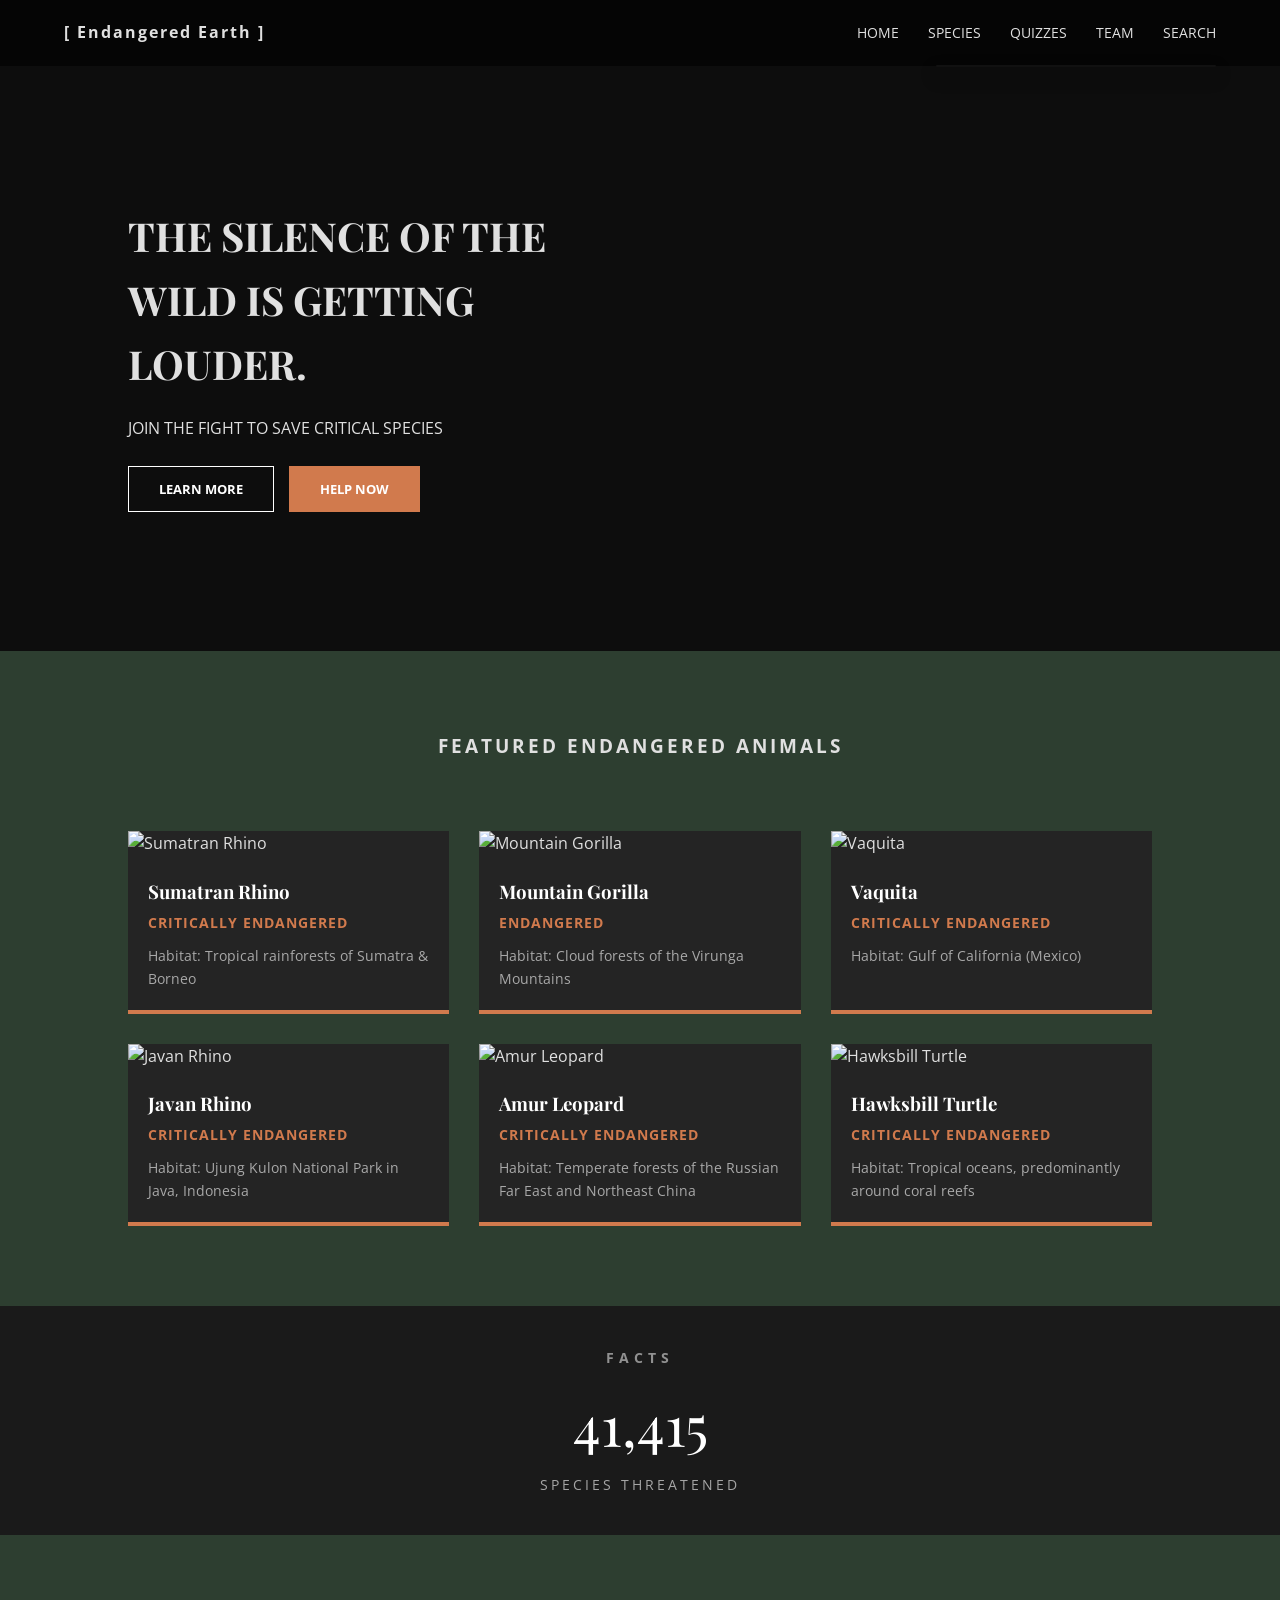
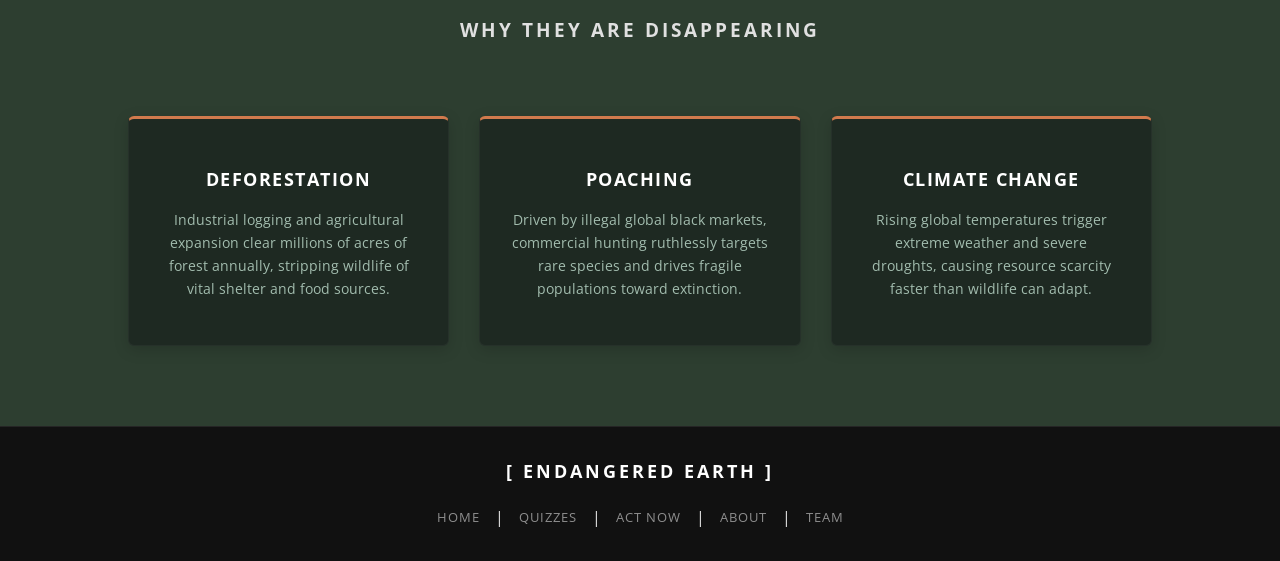
==== index.html @ 7d341336 "hi" ====
<!DOCTYPE html>
<html lang="en">
<head>
    <meta charset="UTF-8">
    <meta name="viewport" content="width=device-width, initial-scale=1.0">
    <title>Endangered Earth | Save Critical Species</title>
    <link rel="stylesheet" href="style.css">
    <link href="https://fonts.googleapis.com/css2?family=Open+Sans:wght@300;400&family=Playfair+Display:wght@700&display=swap" rel="stylesheet">
    <link rel="stylesheet" href="https://cdnjs.cloudflare.com/ajax/libs/font-awesome/6.4.2/css/all.min.css">
</head>
<body>

    <header class="navbar">
        <div class="logo">[ Endangered Earth ]</div>
        <nav class="nav-links">
            <a href="index.html">Home</a>
            
            <div class="dropdown">
                <a href="#featured-animals" class="dropdown-trigger">Species</a>
                <div class="dropdown-content">
                    <a href="#featured-animals" data-nav-filter="all">All Species</a>
                    <a href="#featured-animals" data-nav-filter="mammal">Mammals</a>
                    <a href="#featured-animals" data-nav-filter="marine">Marine Life</a>
                    <a href="#featured-animals" data-nav-filter="reptile">Reptiles</a>
                </div>
            </div>

            <a href="quizzes.html">Quizzes</a>
            <a href="team.html">Team</a>
            <a href="#" id="nav-search-trigger">Search</a>
            </nav>
        </header>

        <div id="top-search-bar-panel" class="top-search-panel">
            <div class="top-search-container">
                <div class="search-field-wrapper">
                    <i class="fa-solid fa-magnifying-glass inline-search-icon"></i>
                    <input type="text" id="species-search-input" placeholder="Search endangered animals by name, habitat, or category..." autocomplete="off">
                </div>
                <button id="close-top-search" class="close-search-btn">&times;</button>
            </div>
        </div>

    <main>
        <section class="hero">
            <div class="hero-content">
                <h1>THE SILENCE OF THE WILD IS GETTING LOUDER.</h1>
                <p>JOIN THE FIGHT TO SAVE CRITICAL SPECIES</p>
                <div class="hero-btn">
                    <a href="about.html" class="btn btn-outline">LEARN MORE</a>
                    <a href="donate.html" class="btn btn-primary">HELP NOW</a>
                </div>
            </div>
        </section>

        <section class="featured-section" id="featured-animals">
            <h2 class="section-title">FEATURED ENDANGERED ANIMALS</h2>

            <div class="animal-grid" id="animal-container">
                <div class="loader">Loading species...</div>
            </div>
        </section>

        <section class="facts-section">
            <div class="facts-container">
                <div class="stat-box">
                    <h3>FACTS</h3>
                    <div class="stat-number">
                        <span id="threat-count">41,415</span>
                    </div>
                    <p>Species Threatened</p>
                </div>
                <div class="map-wrapper">
                    <div class="map-overlay"></div>
                </div>
            </div>
        </section>

        <section class="causes-section" id="causes">
            <h2 class="section-title">WHY THEY ARE DISAPPEARING</h2>
            <div class="causes-grid">
                
                <div class="cause-item">
                    <h4>Deforestation</h4>
                    <p>Industrial logging and agricultural expansion clear millions of acres of forest annually, stripping wildlife of vital shelter and food sources.</p>
                </div>

                <div class="cause-item">
                    <h4>Poaching</h4>
                    <p>Driven by illegal global black markets, commercial hunting ruthlessly targets rare species and drives fragile populations toward extinction.</p>
                </div>

                <div class="cause-item">
                    <h4>Climate Change</h4>
                    <p>Rising global temperatures trigger extreme weather and severe droughts, causing resource scarcity faster than wildlife can adapt.</p>
                </div>
                
            </div>
        </section>
    </main>

    <footer class="footer">
        <div class="footer-logo">[ ENDANGERED EARTH ]</div>
        <div class="footer-links">
            <a href="index.html">Home</a> | <a href="quizzes.html">Quizzes</a> | <a href="donate.html">Act Now</a> | <a href="about.html">About</a> | <a href="team.html">Team</a>
        </div>
    </footer>

    <div id="animal-modal" class="modal">
        <div class="modal-content">
            <span class="close-modal">&times;</span>
            <div id="modal-body"></div>
        </div>
    </div>

    <script src="script.js"></script>
</body>
</html>
---- style.css ----
html {
    scroll-behavior: smooth;
}

:root {
    --bg-dark: #1a1a1a;
    --bg-green: #2d3e30;
    --accent-orange: #d17a4d;
    --text-light: #e0e0e0;
    --transition: all 0.3s ease;
}

* {
    margin: 0;
    padding: 0;
    box-sizing: border-box;
}

body {
    background-color: var(--bg-dark);
    color: var(--text-light);
    font-family: 'Open Sans', sans-serif;
    line-height: 1.6;
}

/* Header & Nav */
.navbar {
    display: flex;
    justify-content: space-between;
    align-items: center;
    padding: 20px 5%;
    background: rgba(0,0,0,0.8); /* Semi-transparent black */
    position: sticky;
    top: 0;
    z-index: 1000;
}

.logo { font-weight: bold; letter-spacing: 2px; }

.nav-links a {
    color: var(--text-light);
    text-decoration: none;
    margin-left: 25px;
    font-size: 14px;
    text-transform: uppercase;
    transition: var(--transition);
}

.nav-links a:hover { color: var(--accent-orange); }

/* Hero Section */
.hero {
    height: 65vh; 
    min-height: 400px; 
    background: linear-gradient(rgba(0,0,0,0.5), rgba(0,0,0,0.5)), 
                url('https://images.unsplash.com/photo-1618142990632-1afb1bd67e7c?q=80&w=1550&auto=format&fit=crop&ixlib=rb-4.1.0&ixid=M3wxMjA3fDB8MHxwaG90by1wYWdlfHx8fGVufDB8fHx8fA%3D%3D');
    background-size: cover;
    background-position: center;
    background-repeat: no-repeat;
    display: flex;
    align-items: center;
    padding-left: 10%;
}

.hero-content h1 {
    font-family: 'Playfair Display', serif;
    font-size: 2.5rem;
    max-width: 500px;
    margin-bottom: 20px;
}

/* FLEXBOX CONTAINER WITH NEW GAP */
.hero-btn {
    display: flex;
    align-items: center;
    margin-top: 25px; 
}

/* BULLETPROOF SYMMETRICAL BUTTONS */
.btn {
    display: inline-flex;
    align-items: center;
    justify-content: center;
    text-decoration: none;
    font-family: inherit;
    font-size: 13.33px; 
    line-height: 1;
    height: 46px;       
    padding: 0 30px;    
    border: 1px solid transparent;
    cursor: pointer;
    margin-right: 15px;
    font-weight: bold;
    transition: var(--transition);
    box-sizing: border-box;
}

.btn-primary { 
    background: var(--accent-orange); 
    color: white; 
    border-color: var(--accent-orange); 
}

.btn-outline { 
    background: transparent; 
    border: 1px solid white; 
    color: white; 
}

.btn:hover { 
    transform: translateY(-3px); 
    opacity: 0.9; 
}

/* Content Sections */
.featured-section, .causes-section {
    padding: 80px 10%;
    background: var(--bg-green);
    text-align: center;
}

.section-title {
    font-size: 1.2rem;
    letter-spacing: 3px;
    margin-bottom: 70px;
    text-transform: uppercase;
}

/* FACTS SECTION WITH WORLD MAP BACKGROUND */
.facts-section {
    padding: 40px 0;
    background-color: var(--bg-dark);
    position: relative;
    overflow: hidden;
    display: flex;
    justify-content: center;
    align-items: center;
}

.facts-container {
    width: 100%;
    max-width: 1200px;
    position: relative;
    z-index: 2;
    display: flex;
    justify-content: center;
}

/* Map background implementation */
.map-overlay {
    position: absolute;
    top: 50%;
    left: 50%;
    transform: translate(-50%, -50%);
    width: 100%;
    height: 100%;
    background-image: url('https://cdn.pixabay.com/photo/2013/07/12/12/54/world-map-146505_1280.png');
    background-size: contain;
    background-position: center;
    background-repeat: no-repeat;
    opacity: 0.15;
    filter: invert(1);
    z-index: 1;
}

.stat-box {
    text-align: center;
    z-index: 3;
}

.stat-box h3 {
    letter-spacing: 5px;
    font-size: 0.9rem;
    color: var(--text-light);
    opacity: 0.6;
    margin-bottom: 10px;
}

.stat-number {
    display: flex;
    align-items: center;
    justify-content: center;
    font-size: 3.5rem;
    font-family: 'Playfair Display', serif;
    color: white;
}

.stat-number .icon {
    color: var(--accent-orange);
    margin-right: 15px;
    font-size: 2.5rem;
}

.stat-box p {
    text-transform: uppercase;
    letter-spacing: 3px;
    font-size: 0.85rem;
    opacity: 0.7;
    margin-top: 5px;
}

.animal-grid, .causes-grid {
    display: grid;
    grid-template-columns: repeat(auto-fit, minmax(300px, 1fr));
    gap: 30px;
}

/* Updated Animal Card Styling */
.animal-card {
    background: #242424;
    border-bottom: 4px solid var(--accent-orange);
    text-align: left;
    overflow: hidden;
    cursor: pointer;
    transition: var(--transition);
}

.animal-card:hover {
    transform: translateY(-5px);
    box-shadow: 0 10px 20px rgba(0,0,0,0.5);
}

.animal-card img {
    width: 100%;
    height: 200px;
    object-fit: cover;
}

.card-content { padding: 20px; }

/* Modal Styling */
.modal {
    display: none;
    position: fixed;
    z-index: 2000;
    left: 0;
    top: 0;
    width: 100%;
    height: 100%;
    background-color: rgba(0,0,0,0.9);
    backdrop-filter: blur(8px);
}

.modal-content {
    background-color: #242424;
    margin: 10% auto;
    padding: 40px;
    width: 90%;
    max-width: 600px;
    border-radius: 4px;
    border-left: 5px solid var(--accent-orange);
    position: relative;
    animation: fadeIn 0.3s ease;
}

@keyframes fadeIn {
    from { opacity: 0; transform: scale(0.95); }
    to { opacity: 1; transform: scale(1); }
}

.close-modal {
    position: absolute;
    right: 20px;
    top: 10px;
    font-size: 35px;
    cursor: pointer;
    color: var(--accent-orange);
}

.modal-header h2 {
    font-family: 'Playfair Display', serif;
    color: var(--accent-orange);
    margin-bottom: 15px;
}

.stat-grid {
    display: grid;
    grid-template-columns: 1fr 1fr;
    gap: 20px;
    margin-top: 25px;
    border-top: 1px solid #444;
    padding-top: 20px;
}

.stat-item b {
    color: #888;
    font-size: 0.75rem;
    text-transform: uppercase;
    letter-spacing: 1px;
}

.stat-item p { margin-top: 5px; color: #fff; }

/* Action Buttons */
.action-grid {
    display: flex;
    flex-wrap: wrap;
    background: #333;
}

.action-btn {
    flex: 1;
    padding: 25px;
    border: none;
    color: white;
    font-weight: bold;
    text-transform: uppercase;
    cursor: pointer;
}

.adopt { background: #4a5d4c; }
.donate { background: #d17a4d; }
.volunteer { background: #8b6b4f; }
.share { background: #555; }

/* NGO Section */
.ngo-section { padding: 80px 10%; background: #222; }
.ngo-grid { display: grid; grid-template-columns: repeat(auto-fit, minmax(280px, 1fr)); gap: 20px; }
.ngo-card { background: #2a2a2a; padding: 30px; border-radius: 4px; border-left: 4px solid var(--accent-orange); }
.ngo-link { 
    display: inline-block; margin-top: 15px; color: var(--accent-orange); 
    text-decoration: none; font-weight: bold; font-size: 0.8rem; border: 1px solid; padding: 5px 15px;
}
.ngo-link:hover { background: var(--accent-orange); color: white; }

/* Global Footer Styles (Professional Redesign) */
.footer {
    padding: 30px 5%;
    background-color: #111111;
    border-top: 1px solid #252525;
    text-align: center;
}

.footer-logo { 
    font-family: 'Open Sans', sans-serif;
    font-weight: bold; 
    font-size: 1.1rem;
    letter-spacing: 3px;
    color: #ffffff;
    margin-bottom: 20px; 
}

.footer-links {
    display: flex;
    justify-content: center;
    align-items: center;
    flex-wrap: wrap;
    gap: 15px;
}

.footer-links a { 
    color: var(--text-light); 
    text-decoration: none; 
    font-size: 13px; 
    text-transform: uppercase;
    letter-spacing: 1px;
    opacity: 0.6;
    transition: var(--transition);
}

.footer-links a:hover { 
    color: var(--accent-orange); 
    opacity: 1;
}

.footer-divider {
    color: #444444;
    font-size: 12px;
    user-select: none;
}

/* Responsive Adjustments */
@media (max-width: 768px) {
    .hero-content h1 { font-size: 2rem; }
    .nav-links { display: none; }
    .hero { padding-left: 5%; text-align: center; }
    .stat-grid { grid-template-columns: 1fr; }
    .footer-divider { display: none; }
    .footer-links { flex-direction: column; gap: 12px; }
}

/* ABOUT PAGE SPECIFIC STYLES (MATCHED TO HOME PAGE) */
.about-hero {
    height: 40vh;
    background: linear-gradient(rgba(0,0,0,0.5), rgba(0,0,0,0.5)), 
                url('https://images.unsplash.com/photo-1549366021-9f761d450615?auto=format&fit=crop&w=1500');
    background-size: cover;
    background-position: center;
    display: flex;
    align-items: center;
    justify-content: center;
    text-align: center;
}

.about-hero-content h1 {
    font-family: 'Playfair Display', serif;
    font-size: 3.5rem;
    letter-spacing: 8px;
    color: white;
}

.mission-section {
    padding: 100px 15%;
    background-color: var(--bg-dark);
    text-align: center;
}

.mission-text p {
    font-size: 1.2rem;
    line-height: 1.8;
    opacity: 0.8;
    max-width: 800px;
    margin: 0 auto;
}

.features-section {
    background-color: var(--bg-green);
    padding: 80px 10%;
}

.features-grid {
    display: grid;
    grid-template-columns: repeat(auto-fit, minmax(280px, 1fr));
    gap: 40px;
}

.feature-card {
    text-align: center;
    padding: 40px;
    background: #242424;
    border-top: 3px solid var(--accent-orange);
    transition: var(--transition);
}

.feature-card:hover {
    transform: translateY(-10px);
    background: rgba(0,0,0,0.4);
}

.feature-icon {
    font-size: 3rem;
    margin-bottom: 20px;
    display: block;
}

.feature-card h3 {
    font-family: 'Playfair Display', serif;
    margin-bottom: 15px;
    letter-spacing: 2px;
}

.about-cta {
    padding: 100px 10%;
    text-align: center;
    background: var(--bg-dark);
}

.about-cta h2 {
    font-family: 'Playfair Display', serif;
    letter-spacing: 4px;
    margin-bottom: 40px;
}

/* ==========================================
   TEAM PAGE SPECIFIC STYLES 
   ========================================== */
.team-hero {
    height: 40vh;
    background: linear-gradient(rgba(0,0,0,0.5), rgba(0,0,0,0.5)), 
                url('https://images.unsplash.com/photo-1441974231531-c6227db76b6e?auto=format&fit=crop&w=1500');
    background-size: cover;
    background-position: center;
    display: flex;
    align-items: center;
    justify-content: center;
    text-align: center;
}

.team-hero-content h1 {
    font-family: 'Playfair Display', serif;
    font-size: 3.5rem;
    letter-spacing: 8px;
    color: white;
}

.team-hero-content p {
    font-size: 0.9rem;
    letter-spacing: 3px;
    opacity: 0.8;
}

.team-section {
    padding: 80px 5%;
    background-color: var(--bg-dark);
    text-align: center;
}

.team-grid {
    display: grid;
    grid-template-columns: repeat(auto-fit, minmax(230px, 1fr));
    gap: 25px;
    margin-top: 50px;
}

.team-card {
    background: #242424;
    border-bottom: 4px solid var(--accent-orange);
    text-align: left;
    overflow: hidden;
    transition: var(--transition);
    box-shadow: 0 4px 10px rgba(0,0,0,0.3);
}

.team-card:hover {
    transform: translateY(-5px);
    box-shadow: 0 12px 25px rgba(0,0,0,0.6);
}

.team-image-wrapper {
    width: 100%;
    padding: 12px 12px 0 12px;
    background-color: #242424;
}

.team-card img {
    width: 100%;
    height: 200px;
    object-fit: cover;
    filter: grayscale(35%);
    border-radius: 2px;
    transition: var(--transition);
}

.team-card:hover img {
    filter: grayscale(0%);
}

.team-card-content {
    padding: 20px;
}

.team-card-content h3 {
    font-family: 'Playfair Display', serif;
    font-size: 1.4rem;
    color: white;
    margin-bottom: 2px;
}

.team-card-content h4 {
    color: var(--accent-orange);
    font-size: 0.85rem;
    text-transform: uppercase;
    letter-spacing: 1px;
    font-weight: 600;
}

.team-meta {
    font-size: 0.75rem;
    color: #999;
    font-style: italic;
    margin-bottom: 5px;
}

.matric-no {
    font-family: monospace;
    font-size: 0.8rem;
    color: #cccccc;
    background: rgba(255, 255, 255, 0.05);
    padding: 2px 6px;
    display: inline-block;
    border-radius: 3px;
    margin-bottom: 12px;
}

.role-desc {
    font-size: 0.85rem;
    opacity: 0.7;
    line-height: 1.5;
}

/* Live API Loading Notice Rule */
.api-loading {
    grid-column: 1 / -1;
    text-align: center;
    padding: 50px;
    font-size: 1.1rem;
    font-style: italic;
    color: #888888;
    letter-spacing: 1px;
}

/* Donation Page Modern Polish */
.ngo-card:hover {
    transform: translateY(-5px);
    box-shadow: 0 10px 20px rgba(0, 0, 0, 0.3);
}

.ngo-link:hover {
    background-color: #be6136 !important;
}

/* ==========================================
   REFINED CAUSES SECTIONS (OUTLINE DESIGNS)
   ========================================== */
.cause-item {
    background: #1e2922; /* Sleek contrast against the dark green section */
    padding: 45px 30px;
    border-radius: 6px;
    border: 1px solid rgba(255, 255, 255, 0.04);
    border-top: 3px solid var(--accent-orange);
    box-shadow: 0 4px 15px rgba(0, 0, 0, 0.15);
    transition: var(--transition);
}

.cause-item:hover {
    transform: translateY(-5px);
    box-shadow: 0 12px 30px rgba(0,0,0,0.4);
    background: #233027;
}

.cause-icon-box {
    margin-bottom: 25px;
    display: inline-flex;
    align-items: center;
    justify-content: center;
}

.cause-icon-box i {
    font-size: 2.2rem; /* Cleaned down slightly to stop looking bulky */
    color: var(--accent-orange);
    transition: var(--transition);
}

.cause-item:hover .cause-icon-box i {
    color: #ffffff;
    transform: rotate(5deg) scale(1.05);
}

.cause-item h4 {
    font-family: 'Open Sans', sans-serif;
    font-weight: bold;
    font-size: 1.15rem;
    letter-spacing: 1.5px;
    text-transform: uppercase;
    color: #ffffff;
    margin-bottom: 14px;
}

.cause-item p {
    font-size: 0.9rem;
    color: #a2bcae;
    line-height: 1.6;
}

/* ==========================================
   NAVBAR DROPDOWN SYSTEM
   ========================================== */
.dropdown {
    position: relative;
    display: inline-block;
}

.dropdown-content {
    display: none;
    position: absolute;
    background-color: #111111;
    min-width: 160px;
    box-shadow: 0px 8px 16px 0px rgba(0,0,0,0.5);
    z-index: 1010;
    top: 100%;
    left: 25px; /* Aligns with nav-links margin padding */
    border-top: 2px solid var(--accent-orange);
    padding: 5px 0;
}

.dropdown-content a {
    color: var(--text-light);
    padding: 12px 16px;
    text-decoration: none;
    display: block;
    font-size: 13px;
    text-transform: uppercase;
    margin-left: 0 !important; /* Overrides navbar margin styling */
    transition: var(--transition);
}

.dropdown-content a:hover {
    background-color: #1e1e1e;
    color: var(--accent-orange);
}

/* Show the dropdown menu when hovering over the Species container */
.dropdown:hover .dropdown-content {
    display: block;
}

/* ==========================================
   DROPDOWN SEARCH INTERFACE (COMPACT)
   ========================================== */
.top-search-panel {
    max-height: 0;
    overflow: hidden;
    background-color: #111111;
    border: 1px solid transparent;
    box-shadow: 0px 8px 16px rgba(0, 0, 0, 0.5);
    position: fixed;
    /* Aligns the drop panel right below the navigation search item position */
    top: 65px; 
    right: 5%;
    width: 280px; 
    z-index: 1010;
    border-radius: 4px;
    transition: max-height 0.25s ease-out, border-color 0.2s ease;
}

.top-search-panel.active {
    max-height: 50px; /* Perfectly sized for a single input field layout */
    border-color: var(--accent-orange);
}

.top-search-container {
    padding: 8px 12px;
    display: flex;
    align-items: center;
    gap: 10px;
}

.search-field-wrapper {
    position: relative;
    flex-grow: 1;
}

#species-search-input {
    width: 100%;
    padding: 6px 10px 6px 32px;
    font-size: 0.85rem;
    background: #1a1a1a;
    border: 1px solid #333;
    border-radius: 3px;
    color: #fff;
    outline: none;
    font-family: 'Open Sans', sans-serif;
    transition: border-color 0.3s ease;
}

#species-search-input:focus {
    border-color: var(--accent-orange);
}

.inline-search-icon {
    position: absolute;
    left: 10px;
    top: 50%;
    transform: translateY(-50%);
    color: #666;
    font-size: 0.8rem;
}

.close-search-btn {
    background: none;
    border: none;
    color: #666;
    font-size: 20px;
    line-height: 1;
    cursor: pointer;
    transition: color 0.3s ease;
}

.close-search-btn:hover {
    color: var(--accent-orange);
}
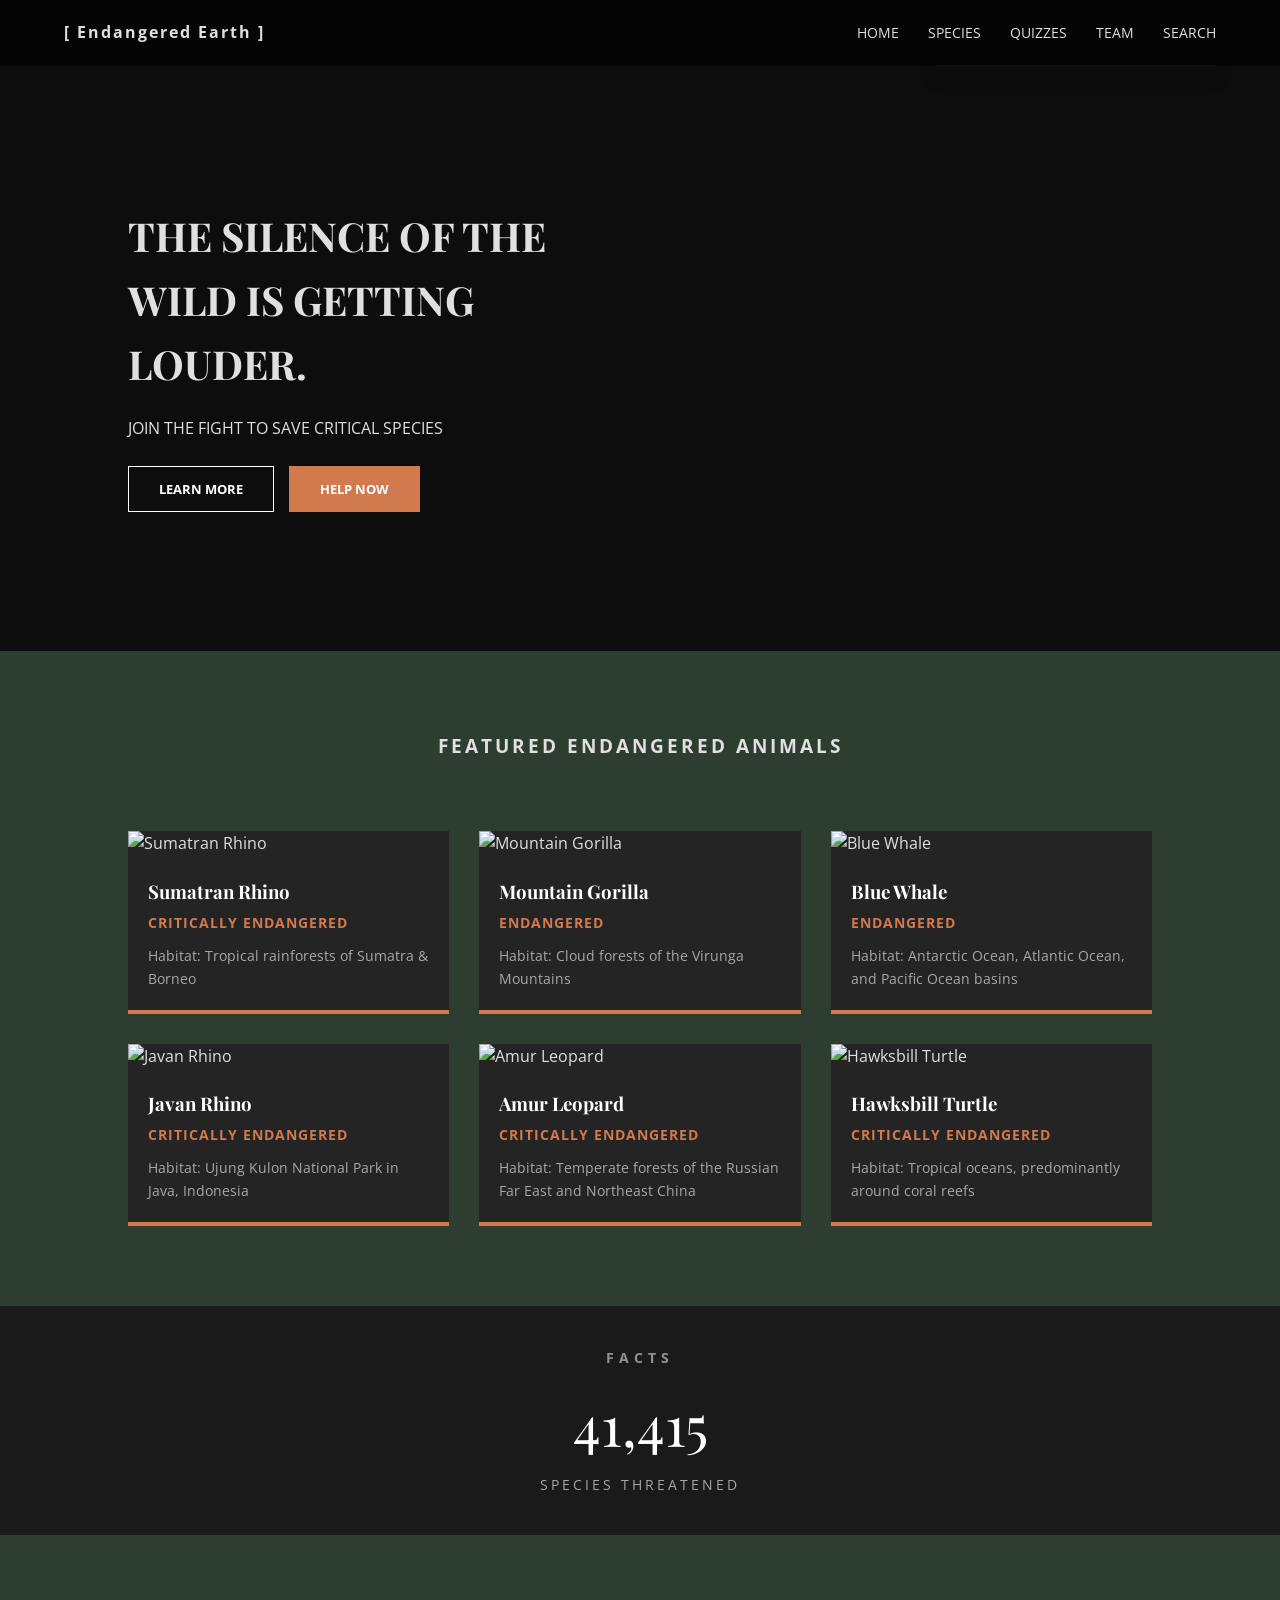
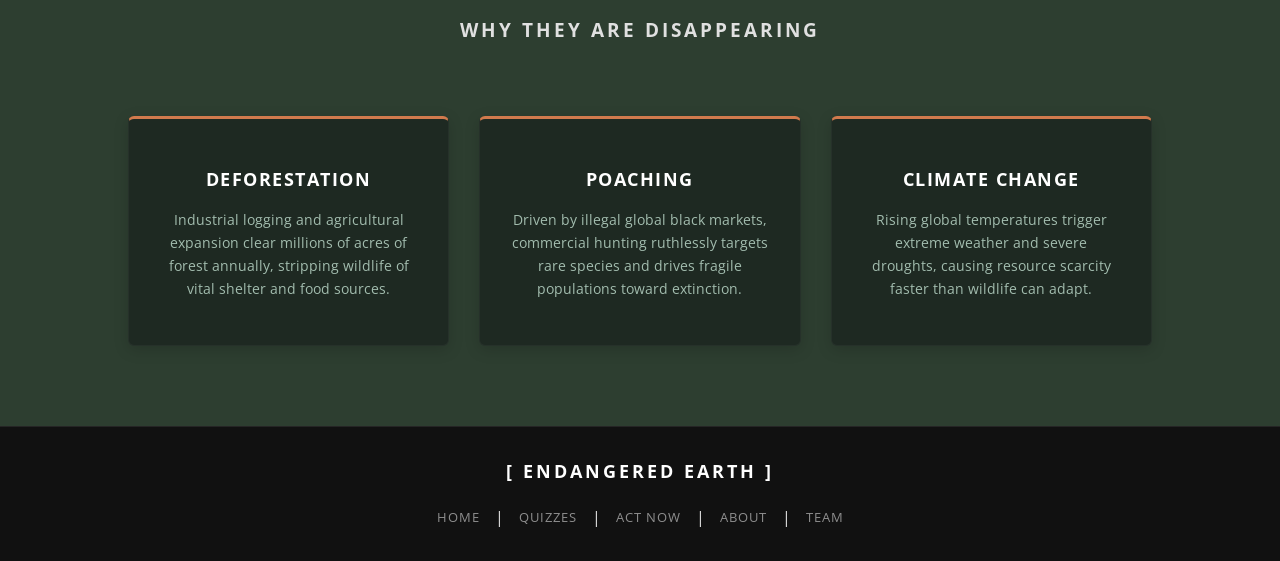
==== commit 0aaa09dd: "hi" ====
--- a/index.html
+++ b/index.html
@@ -11,9 +11,15 @@
 <body>
 
     <header class="navbar">
-        <div class="logo">[ Endangered Earth ]</div>
+        <a href="index.html" class="logo" title="Return to Homepage" style="text-decoration: none; color: inherit;">[ Endangered Earth ]</a>
         <nav class="nav-links">
             <a href="index.html">Home</a>
+
+            <button class="hamburger-toggle" id="menu-toggle" aria-label="Toggle navigation">
+                <span class="bar"></span>
+                <span class="bar"></span>
+                <span class="bar"></span>
+            </button>
             
             <div class="dropdown">
                 <a href="#featured-animals" class="dropdown-trigger">Species</a>
@@ -27,7 +33,7 @@
 
             <a href="quizzes.html">Quizzes</a>
             <a href="team.html">Team</a>
-            <a href="#" id="nav-search-trigger">Search</a>
+            <a href="#" id="nav-search-trigger" title="Search by species name, type, or habitat">Search</a>
             </nav>
         </header>
 
@@ -66,7 +72,7 @@
                 <div class="stat-box">
                     <h3>FACTS</h3>
                     <div class="stat-number">
-                        <span id="threat-count">41,415</span>
+                        <span id="threat-count" title="Data verified by the IUCN Red List 2024">41,415</span>
                     </div>
                     <p>Species Threatened</p>
                 </div>
--- a/style.css
+++ b/style.css
@@ -768,4 +768,85 @@
 
 .close-search-btn:hover {
     color: var(--accent-orange);
+}
+
+/* ==========================================
+   MOBILE RESPONSIVE HAMBURGER NAVIGATION
+   ========================================== */
+
+/* Hidden by default on desktop viewports */
+.hamburger-toggle {
+    display: none;
+    flex-direction: column;
+    justify-content: space-between;
+    width: 24px;
+    height: 18px;
+    background: transparent;
+    border: none;
+    cursor: pointer;
+    z-index: 1100;
+}
+
+.hamburger-toggle .bar {
+    width: 100%;
+    height: 2px;
+    background-color: var(--text-light);
+    transition: all 0.3s ease;
+}
+
+/* Responsive Mobile Screen Styles */
+@media screen and (max-width: 768px) {
+    .hamburger-toggle {
+        display: flex; /* Shows hamburger bars icon on mobile */
+    }
+
+    .nav-links {
+        position: fixed;
+        top: 0;
+        right: -100%; /* Keeps drawer completely hidden off-screen initially */
+        width: 70%;
+        height: 100vh;
+        background-color: rgba(17, 17, 17, 0.98);
+        border-left: 1px solid #222;
+        display: flex;
+        flex-direction: column;
+        align-items: flex-start;
+        justify-content: flex-start;
+        padding: 100px 10%;
+        gap: 25px;
+        transition: right 0.4s cubic-bezier(0.4, 0, 0.2, 1);
+        z-index: 1050;
+    }
+
+    .nav-links.show {
+        right: 0; /* Slides the drawer out onto view smoothly */
+    }
+
+    .nav-links a {
+        margin-left: 0;
+        font-size: 1.1rem;
+        width: 100%;
+    }
+
+    /* Transform hamburger lines into an 'X' close indicator when active */
+    .hamburger-toggle.open .bar:nth-child(1) {
+        transform: translateY(8px) rotate(45deg);
+    }
+    .hamburger-toggle.open .bar:nth-child(2) {
+        opacity: 0;
+    }
+    .hamburger-toggle.open .bar:nth-child(3) {
+        transform: translateY(-8px) rotate(-45deg);
+    }
+
+    /* Mobile specific adjustment for navigation dropdown menu item positioning */
+    .dropdown-content {
+        position: relative;
+        top: 10px;
+        left: 15px;
+        box-shadow: none;
+        background: transparent;
+        padding-left: 10px;
+        border-left: 1px solid var(--accent-orange);
+    }
 }
